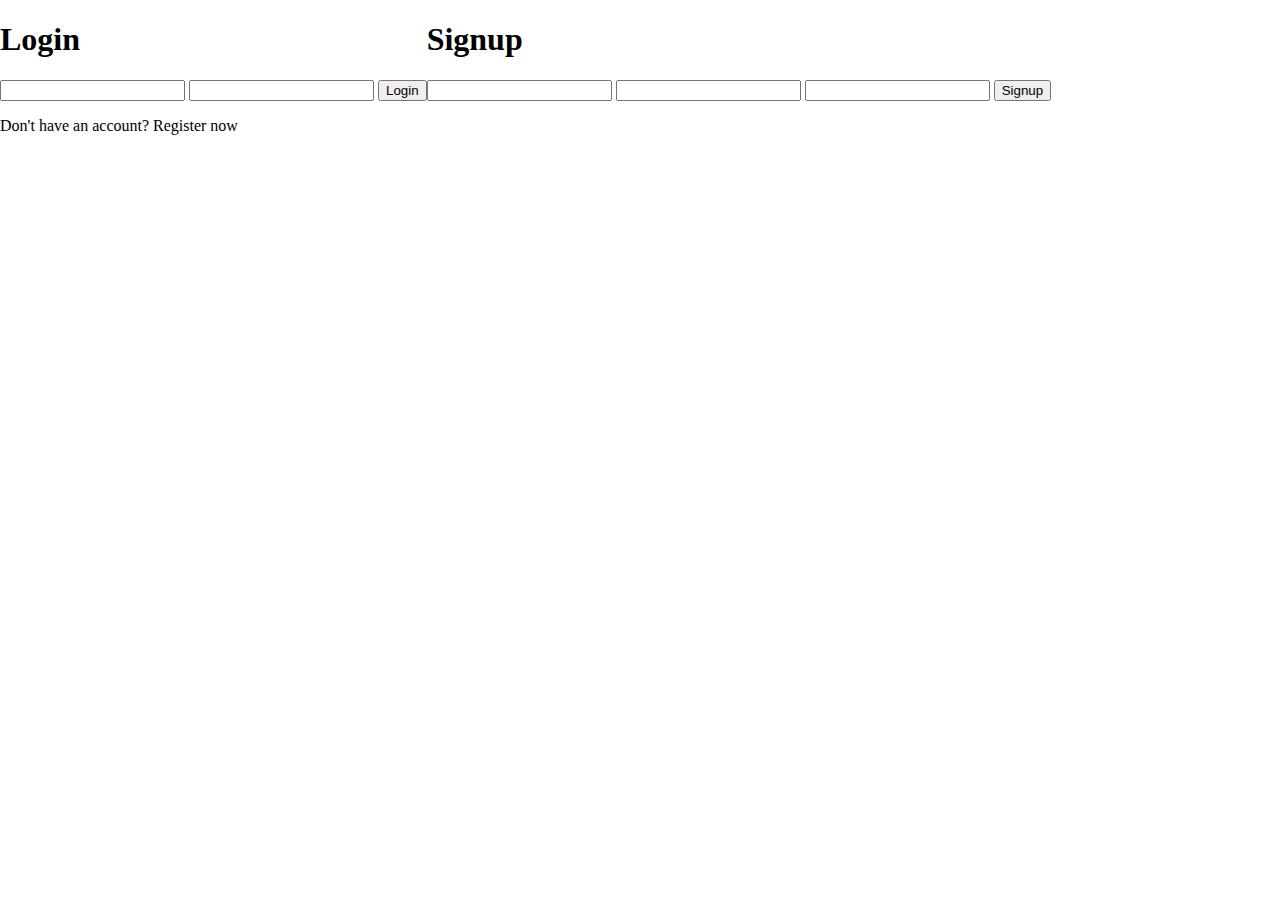
==== client/source/pages/auth.html @ 702b567c "add user system" ====
<!DOCTYPE html>
<html lang="en">
    <head>
        <meta charset="UTF-8">
        <meta http-equiv="X-UA-Compatible" content="IE=edge">
        <meta name="viewport" content="width=device-width, initial-scale=1.0">
        <title>Document</title>
        <link rel="stylesheet" href="./auth.css">
    </head>
    <body>
        <div class="main-container">
            <div class="login">
                <form class="login__form">
                    <h1 class="login__topic">Login</h1>
                    <input class="login__email" type="email" />
                    <input class="login__password" type="password" />
                    <button class="login__submit" type="submit">Login</button>
                    <p class="login__to-signup">Don't have an account? <span>Register now</span></p>
                </form>
            </div>
            <div class="signup">
                <form class="signup__form">
                    <h1 class="signup__topic">Signup</h1>
                    <input class="signup__email" type="email" />
                    <input class="signup__password" type="password" />
                    <input class="signup__confirm" type="password" />
                    <button class="signup__submit" type="submit">Signup</button>
                </form>
            </div>
        </div>
        
        <script type="text/javascript" src="../lib/jquery-1.9.1.min.js"></script>
        <script type="text/javascript" src="/eel.js"></script> 
        <script src="./auth.js"></script> 
    </body>
</html>
---- client/source/pages/auth.css ----
* {
    box-sizing: border-box;
}

body {
    margin: 0;
    font-family: 'circularstdbook';
}

.main-container {
    display: flex;
}
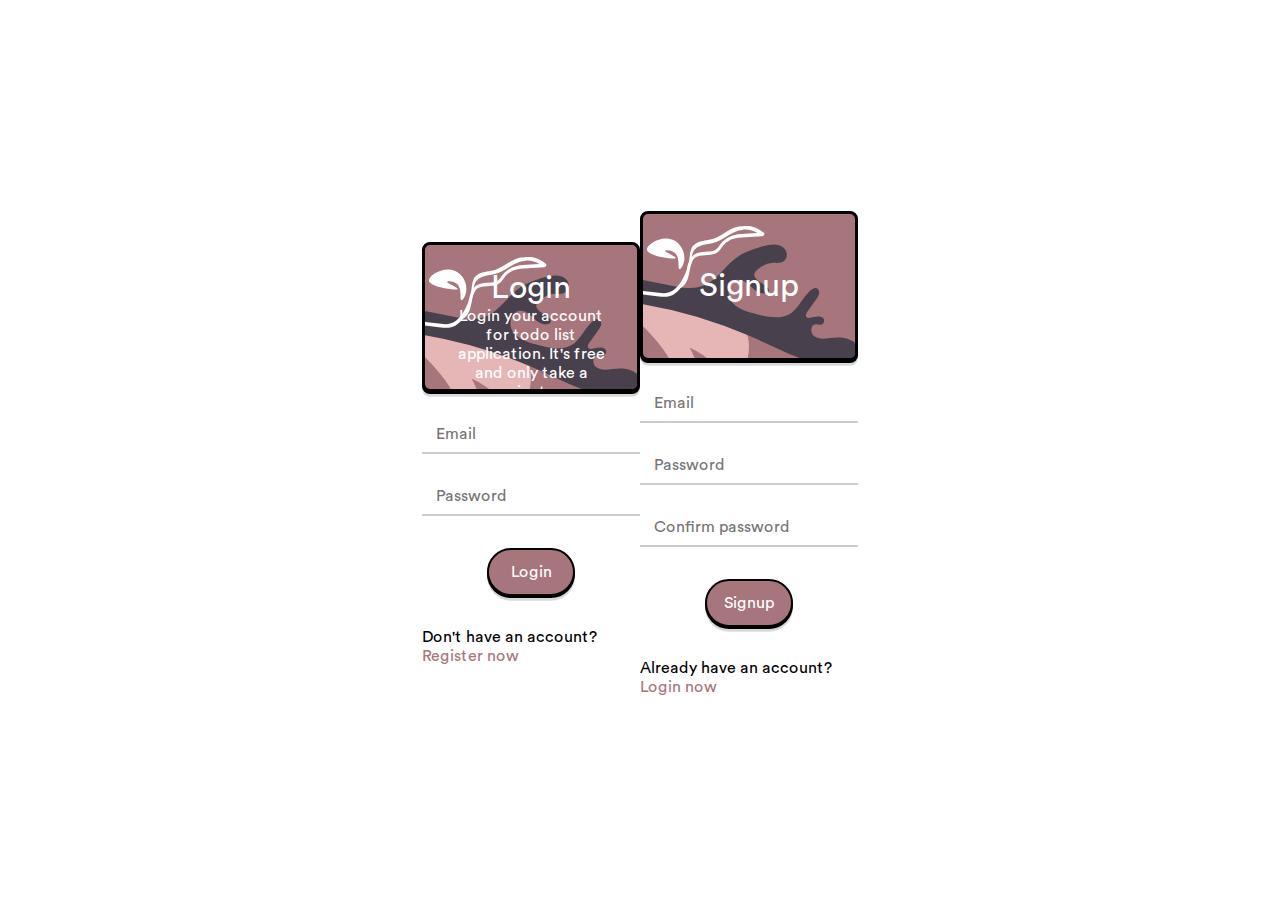
==== commit b91c7f97: "version 1.0" ====
--- a/client/source/pages/auth.html
+++ b/client/source/pages/auth.html
@@ -4,27 +4,38 @@
         <meta charset="UTF-8">
         <meta http-equiv="X-UA-Compatible" content="IE=edge">
         <meta name="viewport" content="width=device-width, initial-scale=1.0">
-        <title>Document</title>
+        <title>Login Todo List</title>
+        <link rel="icon" href="../assets/svg/favicon.svg">
+        <link rel="stylesheet" href="../fontface.css">
         <link rel="stylesheet" href="./auth.css">
     </head>
     <body>
         <div class="main-container">
             <div class="login">
+                <!-- <img class="login__logo" src="../assets/svg/favicon.svg"/> -->
+                <div class="login__header">
+                    <img class="login__img" src="../assets/svg/login-header.svg">
+                    <h1 class="login__topic">Login</h1>
+                    <p class="login__description">Login your account for todo list application. It's free and only take a minute.</p>
+                </div>
                 <form class="login__form">
-                    <h1 class="login__topic">Login</h1>
-                    <input class="login__email" type="email" />
-                    <input class="login__password" type="password" />
+                    <input class="login__email" type="email" placeholder="Email" />
+                    <input class="login__password" type="password" placeholder="Password" />
                     <button class="login__submit" type="submit">Login</button>
                     <p class="login__to-signup">Don't have an account? <span>Register now</span></p>
                 </form>
             </div>
             <div class="signup">
+                <div class="signup__header">
+                    <img class="signup__img" src="../assets/svg/login-header.svg">
+                    <h1 class="signup__topic">Signup</h1>
+                </div>
                 <form class="signup__form">
-                    <h1 class="signup__topic">Signup</h1>
-                    <input class="signup__email" type="email" />
-                    <input class="signup__password" type="password" />
-                    <input class="signup__confirm" type="password" />
+                    <input class="signup__email" type="email" placeholder="Email" />
+                    <input class="signup__password" type="password" placeholder="Password" />
+                    <input class="signup__confirm" type="password" placeholder="Confirm password" />
                     <button class="signup__submit" type="submit">Signup</button>
+                    <p class="signup__to-login">Already have an account? <span>Login now</span></p>
                 </form>
             </div>
         </div>
--- a/client/source/fontface.css
+++ b/client/source/fontface.css
@@ -0,0 +1,8 @@
+@font-face {
+    font-family: 'circularstdbook';
+    src: url('./assets/fonts/860c3ec7bbc5da3e97233ccecafe512e.eot');
+    src: url('./assets/fonts/860c3ec7bbc5da3e97233ccecafe512e.eot?#iefix') format('embedded-opentype'),
+         url('./assets/fonts/860c3ec7bbc5da3e97233ccecafe512e.ttf') format('truetype'),
+         url('./assets/fonts/860c3ec7bbc5da3e97233ccecafe512e.woff') format('woff'),
+         url('./assets/fonts/860c3ec7bbc5da3e97233ccecafe512e.woff2') format('woff2');
+}--- a/client/source/pages/auth.css
+++ b/client/source/pages/auth.css
@@ -9,4 +9,135 @@
 
 .main-container {
     display: flex;
-}+    width: 100%;
+    max-width: 420px;
+    height: 100vh;
+    margin: 0 auto;
+    justify-content: center;
+    align-items: center;
+    font-family: 'circularstdbook';
+}
+
+.login,
+.signup {
+    display: flex;
+    align-items: center;
+    flex-wrap: wrap;
+    flex-direction: column;
+    width: 100%;
+}
+
+.login__header,
+.signup__header {
+    display: flex;
+    flex-wrap: wrap;
+    justify-content: center;
+    align-items: center;
+    position: relative;
+    overflow: hidden;
+    width: 100%;
+    height: 150px;
+    margin-top: 24px;
+    border-radius: 8px;
+    background-color: #a7767c;
+    border: 3px solid #000;
+    box-shadow: 0px 2px 0px #000, 0 0.3rem 0rem 0 rgb(0 0 0 / 15%);
+}
+
+/* .login__logo {
+    width: 58px;
+    height: auto;
+    z-index: 1;
+} */
+
+.login__header .login__img,
+.signup__header .signup__img {
+    position: absolute;
+    width: 250px;
+    transform: rotate(90deg);
+    top: -23px;
+    left: 3px;
+    width: 180px;
+}
+
+.login__header .login__topic,
+.signup__header .signup__topic {
+    width: 100%;
+    color: #fff;
+    z-index: 1;
+    margin: 24px 0 0 0;
+    text-align: center;
+    font-weight: 400;
+    font-family: 'circularstdbook';
+}
+
+.signup__header .signup__topic {
+    margin: 0 !important;
+}
+
+.login__header .login__description {
+    z-index: 1;
+    color: #fff;
+    font-size: 16px;
+    text-align: center;
+    margin: 0 24px 24px 24px;
+}
+
+.login__form,
+.signup__form {
+    display: flex;
+    width: 100%;
+    justify-content: center;
+    flex-direction: column;
+}
+
+.login__email,
+.login__password,
+.signup__email,
+.signup__password,
+.signup__confirm {
+    height: 38px;
+    outline: none;
+    border: none;
+    margin-top: 24px;
+    padding-left: 14px;
+    border-bottom: 2px solid #ccc;
+    font-family: inherit;
+    font-size: 16px;
+}
+
+.login__submit,
+.signup__submit {
+    align-self: center;
+    font-family: inherit;
+    font-size: 16px;
+    margin-top: 32px;
+    outline: none;
+    height: 48px;
+    width: 40%;
+    color: #fff;
+    background-color: #a7767c;
+    border-radius: 100px;
+    border: 2px solid #000;
+    box-shadow: 0px 2px 0px #000, 0 0.3rem 0rem 0 rgb(0 0 0 / 15%);
+    cursor: pointer;
+}
+
+.login__submit:active,
+.signup__submit:active {
+    box-shadow: 0px 0px 0px #000, 0 0.3rem 0rem 0 rgb(0 0 0 / 15%);
+    transform: translateY(2px);
+}
+
+.login__to-signup,
+.signup__to-login {
+    margin-top: 32px;
+    align-self: center;
+}
+
+.login__to-signup span,
+.signup__to-login span {
+    cursor: pointer;
+    color: #a7767c;
+}
+
